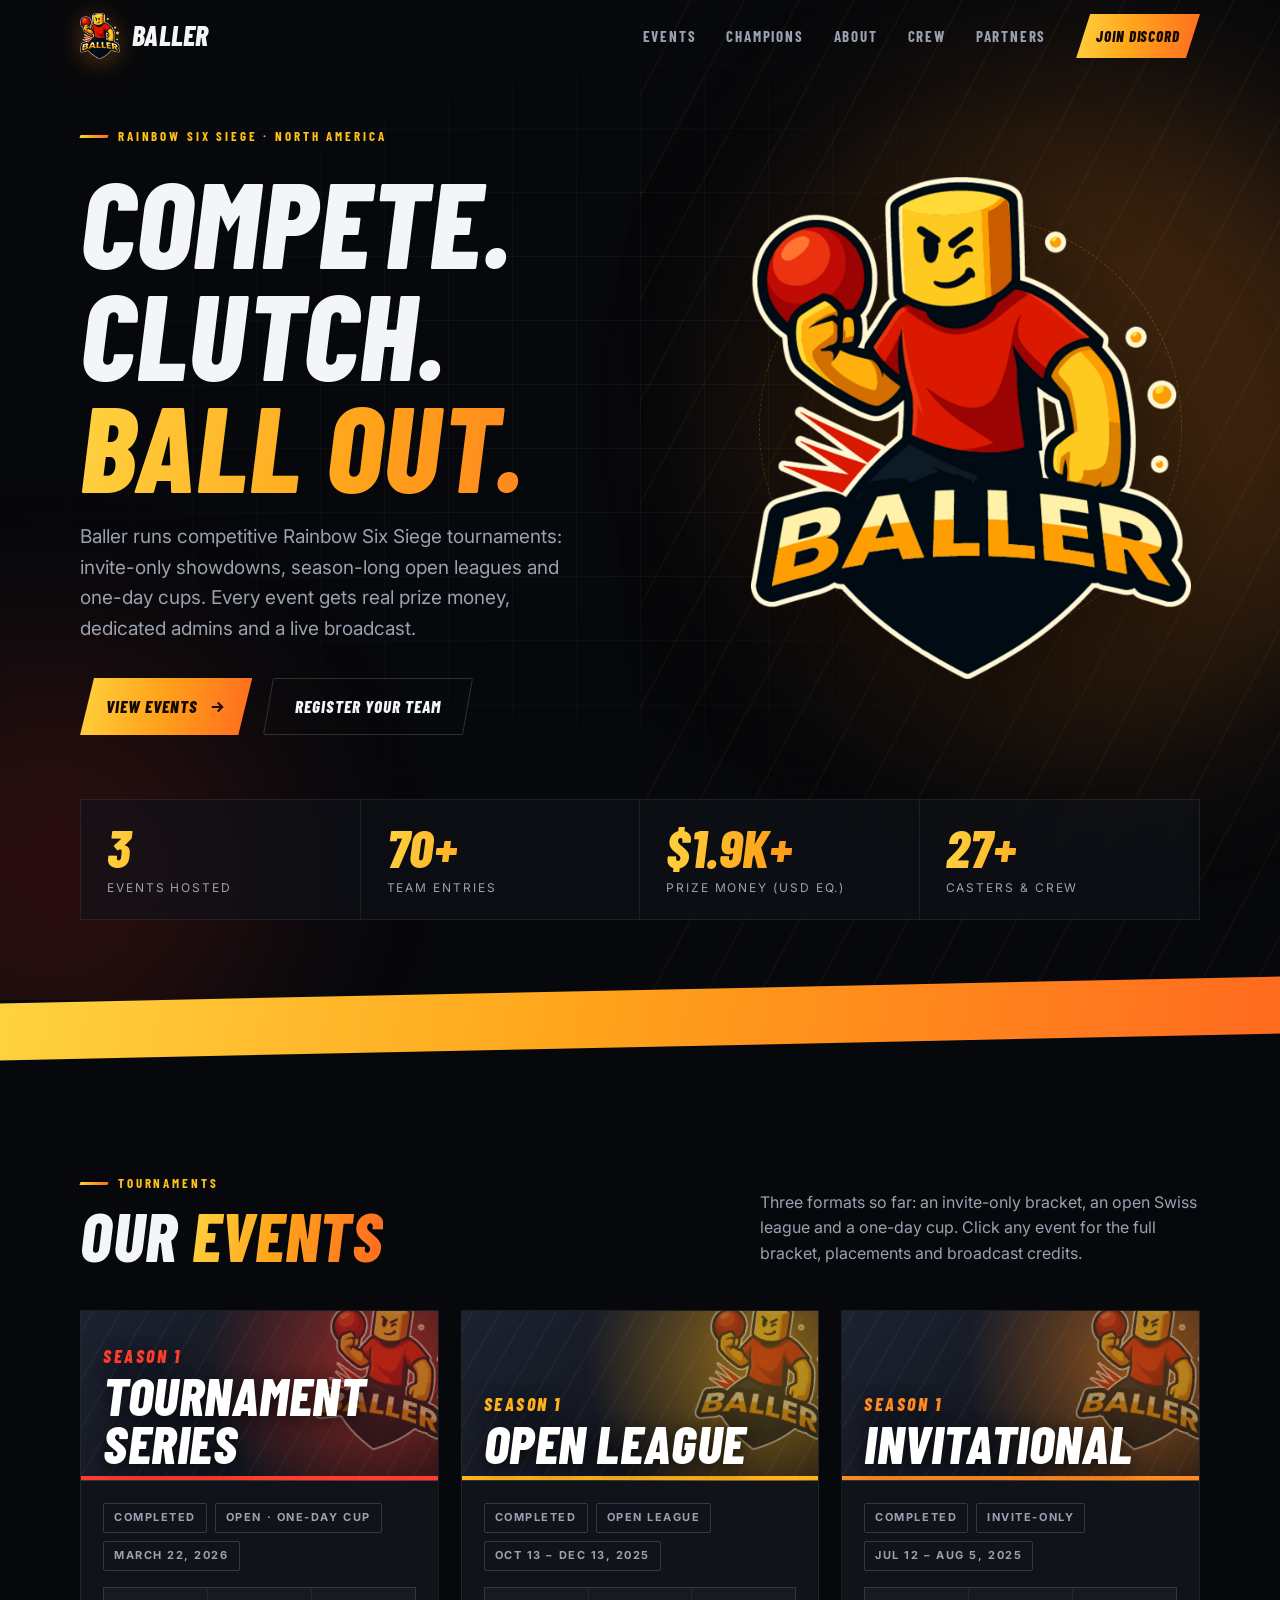
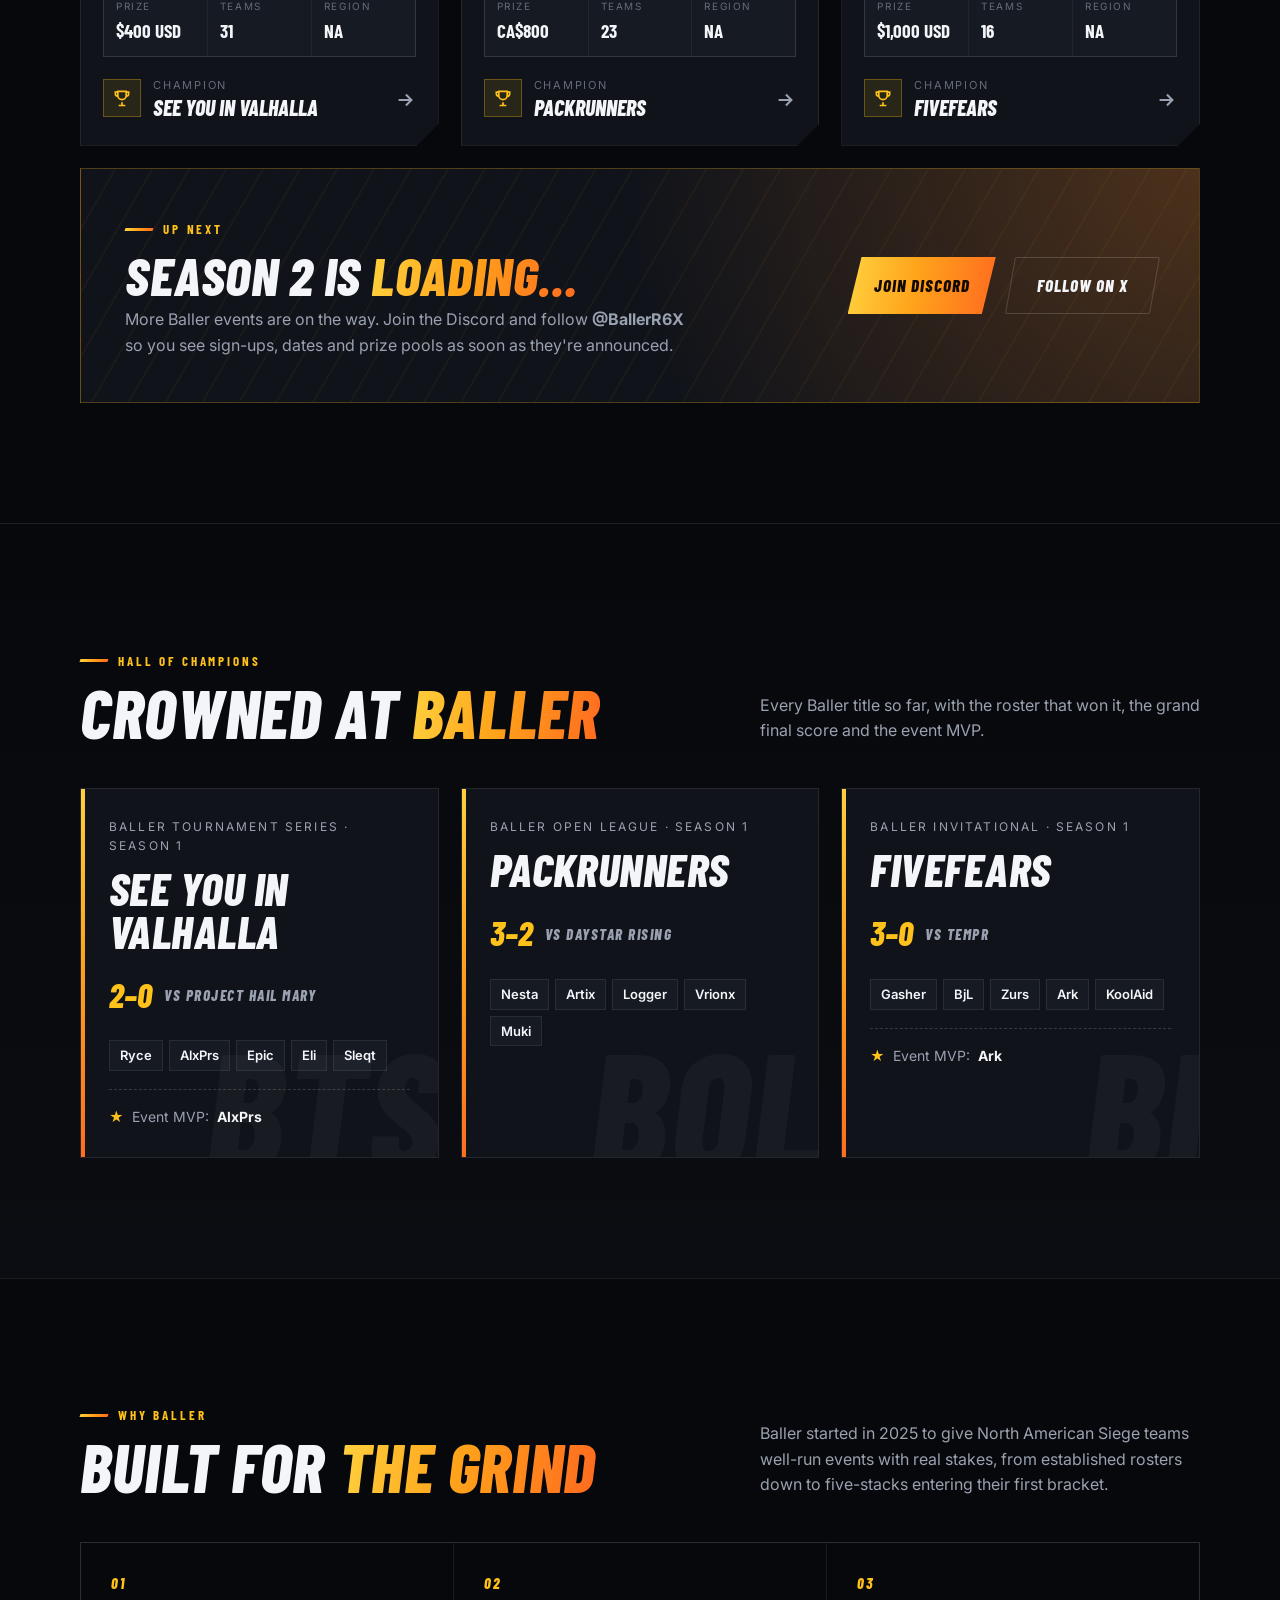
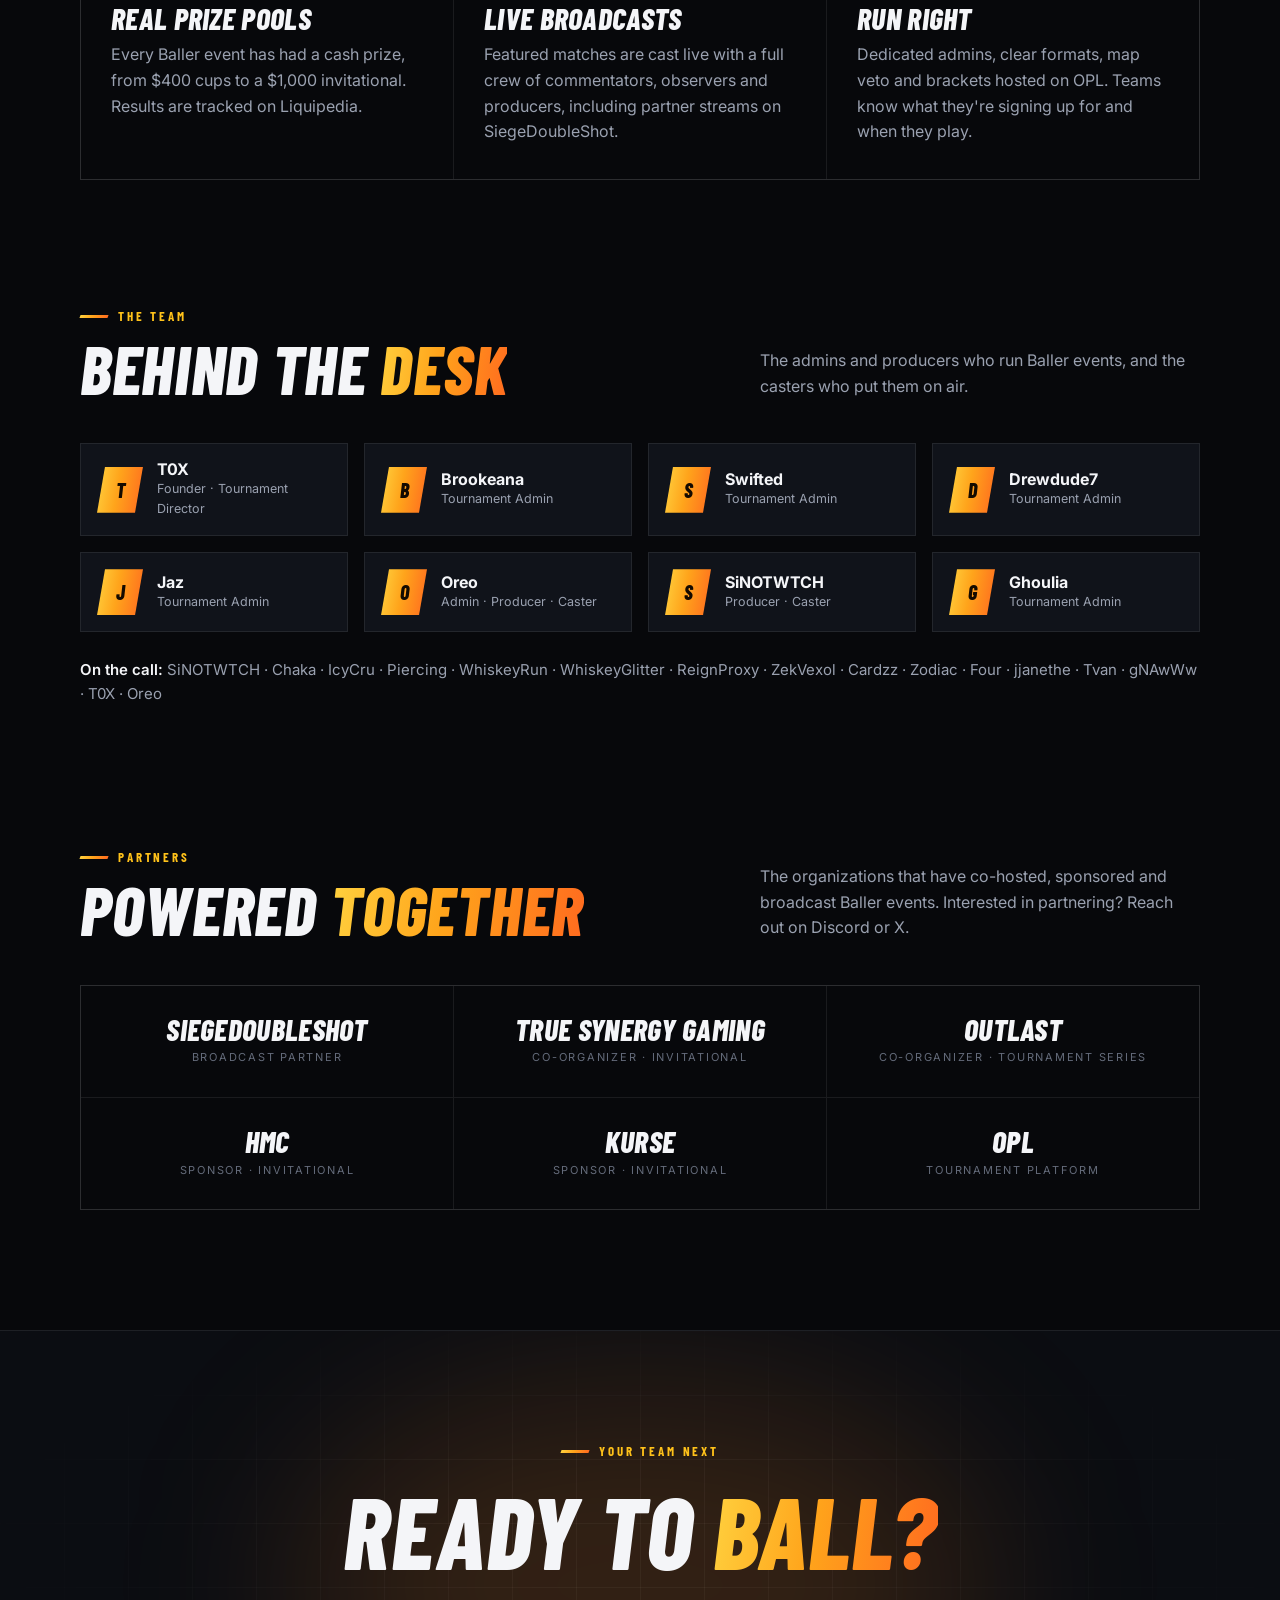
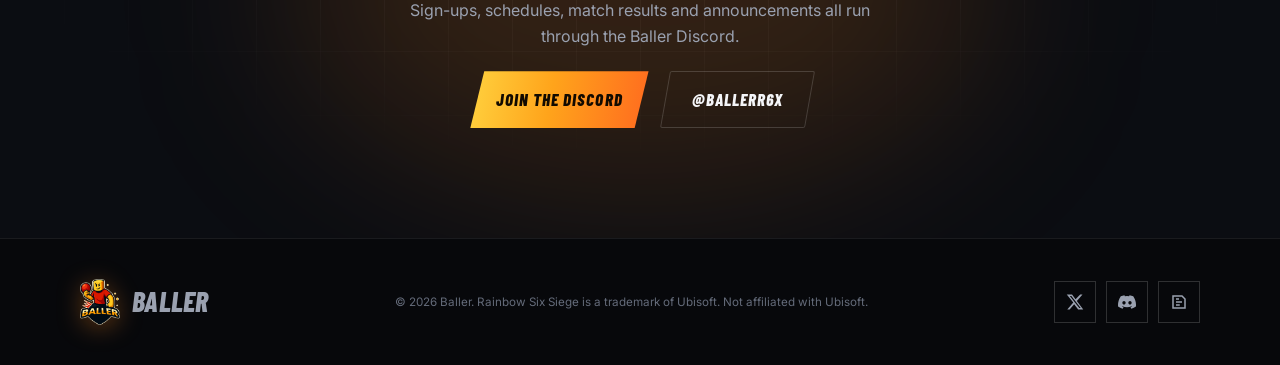
==== index.html @ cfadbc9e "Build Baller tournament website Static esports site for Baller's R6 Siege events: home page with eve" ====
<!doctype html>
<html lang="en">
<head>
  <meta charset="utf-8">
  <meta name="viewport" content="width=device-width, initial-scale=1">
  <title>Baller | Rainbow Six Siege Tournaments</title>
  <meta name="description" content="Baller hosts competitive Rainbow Six Siege tournaments in North America: the Baller Invitational, Baller Open League and Baller Tournament Series.">
  <meta name="theme-color" content="#07080b">
  <meta property="og:title" content="Baller | Rainbow Six Siege Tournaments">
  <meta property="og:description" content="Competitive R6 Siege tournaments: invitationals, open leagues and one-day cups.">
  <meta property="og:image" content="assets/img/baller-logo.png">
  <meta property="og:type" content="website">
  <meta name="twitter:card" content="summary">
  <meta name="twitter:site" content="@BallerR6X">
  <link rel="icon" type="image/png" href="assets/img/baller-logo.png">
  <link rel="preconnect" href="https://fonts.googleapis.com">
  <link rel="preconnect" href="https://fonts.gstatic.com" crossorigin>
  <link href="https://fonts.googleapis.com/css2?family=Barlow+Condensed:ital,wght@0,600;0,700;0,800;1,700;1,800;1,900&family=Inter:wght@400;500;600;700&display=swap" rel="stylesheet">
  <link rel="stylesheet" href="assets/css/style.css">
</head>
<body>

  <header class="nav" id="nav">
    <div class="wrap nav-inner">
      <a href="./" class="brand" aria-label="Baller home">
        <img src="assets/img/baller-logo.png" alt="">
        <span class="display brand-word">Baller</span>
      </a>
      <button class="nav-toggle" aria-label="Open menu" aria-expanded="false"><span></span><span></span><span></span></button>
      <nav class="nav-links">
        <a href="#events">Events</a>
        <a href="#champions">Champions</a>
        <a href="#about">About</a>
        <a href="#crew">Crew</a>
        <a href="#partners">Partners</a>
        <a class="btn" href="https://discord.gg/qHVsgECBrQ" target="_blank" rel="noopener">Join Discord</a>
      </nav>
    </div>
  </header>

  <main>
    <!-- ================= HERO ================= -->
    <section class="hero">
      <div class="fx-grid"></div>
      <div class="hero-stripes"></div>
      <div class="fx-glow g1"></div>
      <div class="fx-glow g2"></div>

      <div class="wrap">
        <div class="hero-inner">
          <div>
            <span class="eyebrow">Rainbow Six Siege · North America</span>
            <h1 class="display">
              <span class="line">Compete.</span>
              <span class="line">Clutch.</span>
              <span class="line grad-text">Ball Out.</span>
            </h1>
            <p class="hero-lead">Baller runs competitive Rainbow Six Siege tournaments: invite-only showdowns, season-long open leagues and one-day cups. Every event gets real prize money, dedicated admins and a live broadcast.</p>
            <div class="hero-cta">
              <a class="btn" href="#events">View Events
                <svg viewBox="0 0 24 24" fill="none" stroke="currentColor" stroke-width="2.5"><path d="M5 12h14M13 6l6 6-6 6"/></svg>
              </a>
              <a class="btn btn-ghost" href="https://discord.gg/qHVsgECBrQ" target="_blank" rel="noopener"><span>Register Your Team</span></a>
            </div>
          </div>
          <div class="hero-art">
            <div class="ring"></div>
            <div class="ring r2"></div>
            <img src="assets/img/baller-logo.png" alt="Baller logo">
          </div>
        </div>

        <div class="hero-stats" id="stats">
          <!-- filled by app.js -->
        </div>
      </div>
    </section>

    <!-- ================= TICKER ================= -->
    <div class="ticker" aria-label="Recent grand final results">
      <div class="ticker-track" id="ticker"></div>
    </div>

    <!-- ================= EVENTS ================= -->
    <section class="section" id="events">
      <div class="wrap">
        <div class="section-head reveal">
          <div>
            <span class="eyebrow">Tournaments</span>
            <h2 class="display">Our <span class="grad-text">Events</span></h2>
          </div>
          <p>Three formats so far: an invite-only bracket, an open Swiss league and a one-day cup. Click any event for the full bracket, placements and broadcast credits.</p>
        </div>

        <div class="events-grid" id="events-grid"></div>

        <div class="next-card reveal">
          <div>
            <span class="eyebrow">Up Next</span>
            <h3 class="display">Season 2 is <span class="grad-text">loading…</span></h3>
            <p>More Baller events are on the way. Join the Discord and follow <b>@BallerR6X</b> so you see sign-ups, dates and prize pools as soon as they're announced.</p>
          </div>
          <div class="actions">
            <a class="btn" href="https://discord.gg/qHVsgECBrQ" target="_blank" rel="noopener">Join Discord</a>
            <a class="btn btn-ghost" href="https://x.com/BallerR6X" target="_blank" rel="noopener"><span>Follow on X</span></a>
          </div>
        </div>
      </div>
    </section>

    <!-- ================= CHAMPIONS ================= -->
    <section class="section champions" id="champions">
      <div class="wrap">
        <div class="section-head reveal">
          <div>
            <span class="eyebrow">Hall of Champions</span>
            <h2 class="display">Crowned at <span class="grad-text">Baller</span></h2>
          </div>
          <p>Every Baller title so far, with the roster that won it, the grand final score and the event MVP.</p>
        </div>
        <div class="champ-grid" id="champ-grid"></div>
      </div>
    </section>

    <!-- ================= ABOUT ================= -->
    <section class="section" id="about">
      <div class="wrap">
        <div class="section-head reveal">
          <div>
            <span class="eyebrow">Why Baller</span>
            <h2 class="display">Built for <span class="grad-text">the grind</span></h2>
          </div>
          <p>Baller started in 2025 to give North American Siege teams well-run events with real stakes, from established rosters down to five-stacks entering their first bracket.</p>
        </div>
        <div class="features reveal">
          <div class="feature">
            <div class="display idx">01</div>
            <h3 class="display">Real Prize Pools</h3>
            <p>Every Baller event has had a cash prize, from $400 cups to a $1,000 invitational. Results are tracked on Liquipedia.</p>
          </div>
          <div class="feature">
            <div class="display idx">02</div>
            <h3 class="display">Live Broadcasts</h3>
            <p>Featured matches are cast live with a full crew of commentators, observers and producers, including partner streams on SiegeDoubleShot.</p>
          </div>
          <div class="feature">
            <div class="display idx">03</div>
            <h3 class="display">Run Right</h3>
            <p>Dedicated admins, clear formats, map veto and brackets hosted on OPL. Teams know what they're signing up for and when they play.</p>
          </div>
        </div>
      </div>
    </section>

    <!-- ================= CREW ================= -->
    <section class="section" id="crew" style="padding-top:0">
      <div class="wrap">
        <div class="section-head reveal">
          <div>
            <span class="eyebrow">The Team</span>
            <h2 class="display">Behind the <span class="grad-text">Desk</span></h2>
          </div>
          <p>The admins and producers who run Baller events, and the casters who put them on air.</p>
        </div>
        <div class="crew-grid reveal" id="crew-grid"></div>
        <p class="talent-strip reveal" id="talent-strip"></p>
      </div>
    </section>

    <!-- ================= PARTNERS ================= -->
    <section class="section" id="partners" style="padding-top:0">
      <div class="wrap">
        <div class="section-head reveal">
          <div>
            <span class="eyebrow">Partners</span>
            <h2 class="display">Powered <span class="grad-text">Together</span></h2>
          </div>
          <p>The organizations that have co-hosted, sponsored and broadcast Baller events. Interested in partnering? Reach out on Discord or X.</p>
        </div>
        <div class="partners reveal" id="partners-grid"></div>
      </div>
    </section>

    <!-- ================= CTA ================= -->
    <section class="cta-band">
      <div class="fx-grid"></div>
      <div class="fx-glow"></div>
      <div class="wrap cta-inner reveal">
        <span class="eyebrow">Your Team Next</span>
        <h2 class="display">Ready to <span class="grad-text">Ball?</span></h2>
        <p>Sign-ups, schedules, match results and announcements all run through the Baller Discord.</p>
        <div class="hero-cta" style="justify-content:center">
          <a class="btn" href="https://discord.gg/qHVsgECBrQ" target="_blank" rel="noopener">Join the Discord</a>
          <a class="btn btn-ghost" href="https://x.com/BallerR6X" target="_blank" rel="noopener"><span>@BallerR6X</span></a>
        </div>
      </div>
    </section>
  </main>

  <footer class="footer" id="footer"></footer>

  <script src="assets/js/data.js"></script>
  <script src="assets/js/app.js"></script>
</body>
</html>
---- assets/css/style.css ----
/* =========================================================
   BALLER — Rainbow Six Siege Tournaments
   ========================================================= */

:root {
  --bg: #07080b;
  --bg-2: #0b0d12;
  --surface: #10131a;
  --surface-2: #161a23;
  --surface-3: #1d2230;
  --line: rgba(255, 255, 255, 0.08);
  --line-strong: rgba(255, 255, 255, 0.16);
  --text: #f4f5f8;
  --muted: #9aa1b0;
  --dim: #646b7a;

  --gold: #ffc21a;
  --orange: #ff8a1f;
  --red: #ff3d2e;
  --win: #ffc21a;
  --grad: linear-gradient(100deg, #ffd23f 0%, #ffa41b 45%, #ff6a1f 100%);
  --grad-red: linear-gradient(100deg, #ff8a1f 0%, #ff3d2e 100%);

  --font-display: "Barlow Condensed", "Oswald", "Arial Narrow", sans-serif;
  --font-body: "Inter", system-ui, -apple-system, "Segoe UI", sans-serif;

  --radius: 4px;
  --cut: 14px;
  --max: 1200px;
  --gutter: clamp(16px, 4vw, 40px);
}

* { box-sizing: border-box; }
html { scroll-behavior: smooth; }
body {
  margin: 0;
  background: var(--bg);
  color: var(--text);
  font-family: var(--font-body);
  font-size: 16px;
  line-height: 1.6;
  -webkit-font-smoothing: antialiased;
  overflow-x: hidden;
}
img { max-width: 100%; display: block; }
a { color: inherit; text-decoration: none; }
::selection { background: var(--orange); color: #000; }

.wrap { width: 100%; max-width: var(--max); margin: 0 auto; padding: 0 var(--gutter); }

/* ---------- Type ---------- */
.display {
  font-family: var(--font-display);
  font-weight: 800;
  font-style: italic;
  text-transform: uppercase;
  letter-spacing: 0.01em;
  line-height: 0.92;
}
.eyebrow {
  display: inline-flex; align-items: center; gap: 10px;
  font-family: var(--font-display);
  font-weight: 700;
  text-transform: uppercase;
  letter-spacing: 0.22em;
  font-size: 13px;
  color: var(--gold);
}
.eyebrow::before { content: ""; width: 28px; height: 3px; background: var(--grad); transform: skewX(-20deg); }
.grad-text { background: var(--grad); -webkit-background-clip: text; background-clip: text; color: transparent; }

.section { padding: clamp(72px, 10vw, 120px) 0; position: relative; }
.section-head { display: flex; justify-content: space-between; align-items: flex-end; gap: 24px; margin-bottom: 44px; flex-wrap: wrap; }
.section-head h2 { font-size: clamp(40px, 6vw, 68px); margin: 10px 0 0; }
.section-head p { color: var(--muted); max-width: 440px; margin: 0; }

/* ---------- Buttons ---------- */
.btn {
  --c: var(--grad);
  display: inline-flex; align-items: center; justify-content: center; gap: 10px;
  padding: 14px 26px;
  font-family: var(--font-display);
  font-weight: 800;
  font-style: italic;
  font-size: 17px;
  letter-spacing: 0.06em;
  text-transform: uppercase;
  color: #120a00;
  background: var(--c);
  clip-path: polygon(var(--cut) 0, 100% 0, calc(100% - var(--cut)) 100%, 0 100%);
  transition: transform .18s ease, filter .18s ease;
  border: 0; cursor: pointer;
}
.btn:hover { transform: translateY(-2px); filter: brightness(1.08); }
.btn svg { width: 18px; height: 18px; }
.btn-ghost {
  color: var(--text);
  background: transparent;
  position: relative;
  clip-path: none;
  border: 1px solid var(--line-strong);
  border-radius: 2px;
  transform: skewX(-10deg);
}
.btn-ghost > * , .btn-ghost { }
.btn-ghost span { display: inline-block; transform: skewX(10deg); }
.btn-ghost:hover { border-color: var(--gold); color: var(--gold); transform: skewX(-10deg) translateY(-2px); }

/* ---------- Nav ---------- */
.nav {
  position: fixed; inset: 0 0 auto 0; z-index: 50;
  transition: background .25s ease, border-color .25s ease, backdrop-filter .25s;
  border-bottom: 1px solid transparent;
}
.nav.scrolled, .nav.solid {
  background: rgba(7, 8, 11, 0.82);
  backdrop-filter: blur(14px);
  -webkit-backdrop-filter: blur(14px);
  border-bottom-color: var(--line);
}
.nav-inner { display: flex; align-items: center; justify-content: space-between; height: 72px; gap: 20px; }
.brand { display: flex; align-items: center; gap: 12px; }
.brand img { width: 40px; height: auto; filter: drop-shadow(0 4px 12px rgba(255, 138, 31, .35)); }
.brand-word { font-size: 28px; }
.nav-links { display: flex; align-items: center; gap: 30px; }
.nav-links a:not(.btn) {
  font-family: var(--font-display); font-weight: 700; text-transform: uppercase; letter-spacing: 0.12em;
  font-size: 15px; color: var(--muted); position: relative; transition: color .2s;
}
.nav-links a:not(.btn):hover, .nav-links a.active { color: var(--text); }
.nav-links a:not(.btn)::after {
  content: ""; position: absolute; left: 0; right: 100%; bottom: -6px; height: 2px; background: var(--grad); transition: right .25s ease;
}
.nav-links a:not(.btn):hover::after { right: 0; }
.nav-links .btn { padding: 10px 20px; font-size: 15px; }
.nav-toggle { display: none; background: none; border: 0; color: var(--text); width: 44px; height: 44px; cursor: pointer; }
.nav-toggle span { display: block; width: 24px; height: 2px; background: currentColor; margin: 5px auto; transition: .25s; }

@media (max-width: 860px) {
  .nav-toggle { display: block; }
  .nav-links {
    position: fixed; top: 72px; left: 0; right: 0;
    flex-direction: column; align-items: stretch; gap: 0;
    background: rgba(7, 8, 11, 0.97); border-bottom: 1px solid var(--line);
    padding: 8px var(--gutter) 20px;
    transform: translateY(-12px); opacity: 0; pointer-events: none; transition: .22s ease;
  }
  .nav-links a:not(.btn) { padding: 14px 0; border-bottom: 1px solid var(--line); font-size: 17px; }
  .nav-links .btn { margin-top: 16px; }
  .nav.open .nav-links { transform: none; opacity: 1; pointer-events: auto; }
  .nav.open { background: rgba(7, 8, 11, 0.97); }
  .nav.open .nav-toggle span:nth-child(1) { transform: translateY(7px) rotate(45deg); }
  .nav.open .nav-toggle span:nth-child(2) { opacity: 0; }
  .nav.open .nav-toggle span:nth-child(3) { transform: translateY(-7px) rotate(-45deg); }
}

/* ---------- Background FX ---------- */
.fx-grid {
  position: absolute; inset: 0; pointer-events: none;
  background-image:
    linear-gradient(var(--line) 1px, transparent 1px),
    linear-gradient(90deg, var(--line) 1px, transparent 1px);
  background-size: 64px 64px;
  mask-image: radial-gradient(ellipse 70% 60% at 50% 40%, #000 20%, transparent 75%);
  -webkit-mask-image: radial-gradient(ellipse 70% 60% at 50% 40%, #000 20%, transparent 75%);
  opacity: .55;
}
.fx-glow {
  position: absolute; pointer-events: none; border-radius: 50%; filter: blur(90px);
}

/* ---------- Hero ---------- */
.hero { position: relative; min-height: 100vh; min-height: 100svh; display: flex; align-items: center; padding: 120px 0 80px; overflow: hidden; }
.hero .fx-glow.g1 { width: 620px; height: 620px; right: -120px; top: 10%; background: rgba(255, 138, 31, 0.22); }
.hero .fx-glow.g2 { width: 420px; height: 420px; left: -160px; bottom: -80px; background: rgba(255, 61, 46, 0.14); }
.hero-stripes {
  position: absolute; right: -10%; top: 0; bottom: 0; width: 60%;
  background: repeating-linear-gradient(-62deg, transparent 0 46px, rgba(255, 194, 26, 0.035) 46px 48px);
  pointer-events: none;
}
.hero-inner { position: relative; display: grid; grid-template-columns: 1.15fr 0.85fr; gap: 40px; align-items: center; }
.hero h1 { font-size: clamp(56px, 9.5vw, 132px); margin: 18px 0 22px; }
.hero h1 .line { display: block; }
.hero-lead { font-size: clamp(17px, 1.6vw, 19px); color: var(--muted); max-width: 520px; margin: 0 0 34px; }
.hero-cta { display: flex; gap: 16px; flex-wrap: wrap; }
.hero-art { position: relative; display: grid; place-items: center; }
.hero-art::before {
  content: ""; position: absolute; width: 82%; aspect-ratio: 1; border-radius: 50%;
  background: radial-gradient(circle, rgba(255, 178, 26, 0.28), transparent 65%);
}
.hero-art .ring {
  position: absolute; width: 92%; aspect-ratio: 1; border-radius: 50%;
  border: 1px dashed rgba(255, 194, 26, 0.25);
  animation: spin 60s linear infinite;
}
.hero-art .ring.r2 { width: 70%; border-style: solid; border-color: rgba(255, 255, 255, 0.06); animation-duration: 90s; animation-direction: reverse; }
.hero-art img { position: relative; width: min(100%, 440px); filter: drop-shadow(0 30px 60px rgba(0, 0, 0, .6)); animation: float 6s ease-in-out infinite; }
@keyframes spin { to { transform: rotate(360deg); } }
@keyframes float { 50% { transform: translateY(-14px); } }

.hero-stats {
  position: relative; margin-top: 64px;
  display: grid; grid-template-columns: repeat(4, 1fr);
  border: 1px solid var(--line); background: rgba(16, 19, 26, 0.6); backdrop-filter: blur(8px);
}
.stat { padding: 22px 26px; border-right: 1px solid var(--line); }
.stat:last-child { border-right: 0; }
.stat .num { font-size: clamp(36px, 4.4vw, 54px); }
.stat .lbl { font-size: 12px; text-transform: uppercase; letter-spacing: 0.16em; color: var(--muted); margin-top: 6px; }

@media (max-width: 900px) {
  .hero-inner { grid-template-columns: 1fr; text-align: left; }
  .hero-art { order: -1; max-width: 300px; margin: 0 auto; }
  .hero-stats { grid-template-columns: repeat(2, 1fr); }
  .stat:nth-child(2) { border-right: 0; }
  .stat:nth-child(-n+2) { border-bottom: 1px solid var(--line); }
}

/* ---------- Ticker ---------- */
.ticker {
  position: relative; overflow: hidden;
  background: var(--grad);
  color: #140a00;
  transform: skewY(-1.2deg);
  margin: -10px 0 0;
  z-index: 2;
}
.ticker-track {
  display: flex; width: max-content; gap: 0;
  animation: ticker 40s linear infinite;
  transform: skewY(1.2deg);
}
.ticker:hover .ticker-track { animation-play-state: paused; }
.ticker-item {
  display: flex; align-items: center; gap: 14px;
  padding: 14px 28px;
  font-family: var(--font-display); font-weight: 800; font-style: italic; text-transform: uppercase;
  font-size: 18px; letter-spacing: 0.04em; white-space: nowrap;
}
.ticker-item .tag { font-size: 12px; letter-spacing: .16em; padding: 3px 8px; background: #140a00; color: var(--gold); font-style: normal; }
.ticker-item .x { opacity: .5; }
@keyframes ticker { to { transform: translateX(-50%) skewY(1.2deg); } }

/* ---------- Event cards ---------- */
.events-grid { display: grid; grid-template-columns: repeat(3, 1fr); gap: 22px; }
@media (max-width: 1000px) { .events-grid { grid-template-columns: repeat(2, 1fr); } }
@media (max-width: 640px) { .events-grid { grid-template-columns: 1fr; } }

.event-card {
  --accent: var(--orange);
  position: relative; display: flex; flex-direction: column;
  background: var(--surface);
  border: 1px solid var(--line);
  overflow: hidden;
  transition: transform .25s ease, border-color .25s ease, box-shadow .25s ease;
  clip-path: polygon(0 0, 100% 0, 100% calc(100% - 22px), calc(100% - 22px) 100%, 0 100%);
}
.event-card:hover { transform: translateY(-6px); border-color: color-mix(in srgb, var(--accent) 50%, transparent); box-shadow: 0 24px 50px -20px color-mix(in srgb, var(--accent) 45%, transparent); }
.event-card .banner {
  position: relative; height: 170px; overflow: hidden;
  background:
    radial-gradient(circle at 85% 30%, color-mix(in srgb, var(--accent) 55%, transparent), transparent 55%),
    repeating-linear-gradient(-60deg, transparent 0 22px, rgba(255, 255, 255, 0.03) 22px 24px),
    linear-gradient(135deg, var(--surface-3), var(--bg-2));
  border-bottom: 1px solid var(--line);
}
.event-card .banner::after { content: ""; position: absolute; left: 0; right: 0; bottom: 0; height: 4px; background: var(--accent); }
.event-card .banner .big {
  position: absolute; left: 22px; bottom: 14px;
  font-size: 54px; color: #fff; line-height: .88; z-index: 1;
  text-shadow: 0 4px 18px rgba(0, 0, 0, .7);
}
.event-card .banner .big small { display: block; font-size: 18px; letter-spacing: .14em; color: var(--accent); margin-bottom: 6px; }
.event-card .banner img { position: absolute; right: -14px; top: -8px; width: 130px; opacity: .45; transform: rotate(10deg); transition: transform .35s ease, opacity .35s ease; }
.event-card:hover .banner img { opacity: .7; }
.event-card:hover .banner img { transform: rotate(2deg) scale(1.06); }
.event-card .body { padding: 22px 22px 26px; display: flex; flex-direction: column; gap: 16px; flex: 1; }
.event-card h3 { margin: 0; font-size: 30px; }
.chip {
  display: inline-flex; align-items: center; gap: 6px;
  font-size: 11px; font-weight: 700; letter-spacing: .14em; text-transform: uppercase;
  padding: 5px 10px; border: 1px solid var(--line-strong); color: var(--muted); border-radius: 2px;
}
.chip.live { color: #0b0; border-color: currentColor; }
.chip.done { color: var(--muted); }
.chip.upcoming { color: var(--gold); border-color: rgba(255, 194, 26, .4); }
.chip .dot { width: 6px; height: 6px; border-radius: 50%; background: currentColor; }
.meta-row { display: flex; flex-wrap: wrap; gap: 8px; }
.kv { display: grid; grid-template-columns: repeat(3, 1fr); gap: 1px; background: var(--line); border: 1px solid var(--line); }
.kv div { background: var(--surface-2); padding: 10px 12px; }
.kv dt { font-size: 10px; letter-spacing: .16em; text-transform: uppercase; color: var(--dim); }
.kv dd { margin: 2px 0 0; font-family: var(--font-display); font-weight: 700; font-size: 19px; text-transform: uppercase; }
.event-card .champ { display: flex; align-items: center; gap: 12px; padding-top: 4px; margin-top: auto; }
.trophy { width: 38px; height: 38px; flex: none; display: grid; place-items: center; background: rgba(255, 194, 26, 0.1); border: 1px solid rgba(255, 194, 26, .3); color: var(--gold); }
.trophy svg { width: 20px; height: 20px; }
.event-card .champ .lbl { font-size: 11px; letter-spacing: .16em; text-transform: uppercase; color: var(--dim); }
.event-card .champ .name { font-family: var(--font-display); font-weight: 800; font-style: italic; font-size: 22px; text-transform: uppercase; line-height: 1.1; }
.event-card .go { position: absolute; right: 22px; bottom: 26px; color: var(--muted); transition: transform .2s, color .2s; }
.event-card:hover .go { color: var(--accent); transform: translateX(4px); }
.event-card .go svg { width: 22px; height: 22px; }

/* Upcoming / next card */
.next-card {
  margin-top: 22px;
  position: relative; overflow: hidden;
  display: grid; grid-template-columns: 1fr auto; gap: 30px; align-items: center;
  padding: clamp(28px, 4vw, 44px);
  background:
    radial-gradient(circle at 100% 0%, rgba(255, 138, 31, .25), transparent 50%),
    repeating-linear-gradient(-60deg, transparent 0 30px, rgba(255, 194, 26, 0.04) 30px 32px),
    var(--surface);
  border: 1px solid rgba(255, 194, 26, .25);
}
.next-card h3 { font-size: clamp(34px, 5vw, 54px); margin: 10px 0 8px; }
.next-card p { margin: 0; color: var(--muted); max-width: 560px; }
.next-card .actions { display: flex; gap: 14px; flex-wrap: wrap; }
@media (max-width: 760px) { .next-card { grid-template-columns: 1fr; } }

/* ---------- Champions ---------- */
.champions { background: linear-gradient(180deg, var(--bg) 0%, var(--bg-2) 100%); border-top: 1px solid var(--line); border-bottom: 1px solid var(--line); overflow: hidden; }
.champ-grid { display: grid; grid-template-columns: repeat(3, 1fr); gap: 22px; }
@media (max-width: 1000px) { .champ-grid { grid-template-columns: 1fr; } }
.champ-card {
  position: relative; padding: 28px; background: var(--surface); border: 1px solid var(--line); overflow: hidden;
}
.champ-card::before { content: ""; position: absolute; left: 0; top: 0; bottom: 0; width: 4px; background: var(--grad); }
.champ-card .ev { font-size: 12px; letter-spacing: .18em; text-transform: uppercase; color: var(--muted); }
.champ-card h3 { font-size: 46px; margin: 12px 0 4px; }
.champ-card .score {
  display: flex; align-items: center; gap: 12px; margin: 16px 0 18px;
  font-family: var(--font-display); font-weight: 800; font-style: italic; text-transform: uppercase;
}
.champ-card .score .n { font-size: 34px; color: var(--gold); }
.champ-card .score .vs { font-size: 15px; color: var(--muted); letter-spacing: .1em; }
.roster { display: flex; flex-wrap: wrap; gap: 6px; }
.roster span { font-size: 13px; font-weight: 600; padding: 4px 10px; background: var(--surface-2); border: 1px solid var(--line); }
.champ-card .bg-num {
  position: absolute; right: -6px; bottom: -28px; font-size: 170px; color: rgba(255, 255, 255, 0.035); pointer-events: none;
}
.champ-card .mvp { margin-top: 18px; padding-top: 16px; border-top: 1px dashed var(--line-strong); font-size: 14px; color: var(--muted); display: flex; gap: 8px; align-items: center; }
.champ-card .mvp b { color: var(--text); }
.champ-card .mvp .star { color: var(--gold); }

/* ---------- Features ---------- */
.features { display: grid; grid-template-columns: repeat(3, 1fr); gap: 1px; background: var(--line); border: 1px solid var(--line); }
@media (max-width: 860px) { .features { grid-template-columns: 1fr; } }
.feature { background: var(--bg); padding: 34px 30px; position: relative; transition: background .25s; }
.feature:hover { background: var(--surface); }
.feature .idx { font-size: 15px; color: var(--gold); letter-spacing: .12em; }
.feature h3 { font-size: 30px; margin: 14px 0 10px; }
.feature p { color: var(--muted); margin: 0; }

/* ---------- Crew / Partners ---------- */
.crew-grid { display: grid; grid-template-columns: repeat(4, 1fr); gap: 16px; }
@media (max-width: 900px) { .crew-grid { grid-template-columns: repeat(2, 1fr); } }
.crew {
  display: flex; align-items: center; gap: 14px; padding: 16px; background: var(--surface); border: 1px solid var(--line);
  transition: border-color .2s, transform .2s;
}
.crew:hover { border-color: rgba(255, 194, 26, .35); transform: translateY(-2px); }
.avatar {
  width: 46px; height: 46px; flex: none; display: grid; place-items: center;
  font-family: var(--font-display); font-weight: 800; font-style: italic; font-size: 20px; color: #140a00;
  background: var(--grad);
  clip-path: polygon(8px 0, 100% 0, calc(100% - 8px) 100%, 0 100%);
}
.crew .n { font-weight: 700; line-height: 1.2; }
.crew .r { font-size: 12.5px; color: var(--muted); }
.talent-strip { margin-top: 26px; color: var(--muted); font-size: 15px; }
.talent-strip b { color: var(--text); font-weight: 600; }

.partners { display: grid; grid-template-columns: repeat(3, 1fr); gap: 1px; background: var(--line); border: 1px solid var(--line); }
@media (max-width: 760px) { .partners { grid-template-columns: repeat(2, 1fr); } }
@media (max-width: 440px) { .partners { grid-template-columns: 1fr; } }
.partner { background: var(--bg); padding: 30px 24px; text-align: center; transition: background .2s; }
a.partner:hover { background: var(--surface); }
.partner .pn { font-size: 30px; color: var(--text); }
.partner .pr { font-size: 11px; letter-spacing: .16em; text-transform: uppercase; color: var(--dim); margin-top: 6px; }

/* ---------- CTA band ---------- */
.cta-band { position: relative; overflow: hidden; padding: clamp(70px, 10vw, 110px) 0; background: var(--bg-2); border-top: 1px solid var(--line); }
.cta-band .fx-glow { width: 700px; height: 400px; left: 50%; top: 50%; transform: translate(-50%, -50%); background: rgba(255, 138, 31, 0.16); }
.cta-inner { position: relative; text-align: center; display: flex; flex-direction: column; align-items: center; gap: 22px; }
.cta-inner h2 { font-size: clamp(46px, 8vw, 100px); margin: 0; }
.cta-inner p { color: var(--muted); max-width: 520px; margin: 0; }

/* ---------- Footer ---------- */
.footer { border-top: 1px solid var(--line); padding: 40px 0; color: var(--muted); font-size: 14px; }
.footer-inner { display: flex; justify-content: space-between; align-items: center; gap: 20px; flex-wrap: wrap; }
.socials { display: flex; gap: 10px; }
.socials a {
  width: 42px; height: 42px; display: grid; place-items: center; border: 1px solid var(--line-strong); color: var(--muted);
  transition: color .2s, border-color .2s, background .2s;
}
.socials a:hover { color: #140a00; background: var(--gold); border-color: var(--gold); }
.socials svg { width: 18px; height: 18px; }
.footer small { color: var(--dim); }

/* =========================================================
   EVENT PAGE
   ========================================================= */
.ev-hero { position: relative; padding: 150px 0 60px; overflow: hidden; border-bottom: 1px solid var(--line); }
.ev-hero .fx-glow { width: 680px; height: 520px; right: -160px; top: -100px; background: color-mix(in srgb, var(--accent, #ff8a1f) 30%, transparent); }
.ev-hero .crumbs { font-size: 13px; color: var(--muted); letter-spacing: .08em; text-transform: uppercase; margin-bottom: 20px; }
.ev-hero .crumbs a:hover { color: var(--gold); }
.ev-hero h1 { font-size: clamp(54px, 9vw, 120px); margin: 14px 0 6px; }
.ev-hero h1 .season { display: block; font-size: .45em; color: var(--accent, var(--gold)); letter-spacing: .06em; margin-top: 8px; }
.ev-hero .lead { color: var(--muted); max-width: 620px; font-size: 18px; margin: 18px 0 0; }
.ev-hero .logo-bg { position: absolute; right: 2%; top: 46%; transform: translateY(-50%) rotate(8deg); width: min(36vw, 460px); opacity: .16; pointer-events: none; }
@media (max-width: 900px) { .ev-hero .logo-bg { display: none; } }

.ev-meta { display: grid; grid-template-columns: repeat(6, 1fr); border: 1px solid var(--line); margin-top: 40px; background: rgba(16, 19, 26, .7); }
.ev-meta div { padding: 16px 18px; border-right: 1px solid var(--line); }
.ev-meta div:last-child { border-right: 0; }
.ev-meta dt { font-size: 10.5px; letter-spacing: .16em; text-transform: uppercase; color: var(--dim); }
.ev-meta dd { margin: 4px 0 0; font-family: var(--font-display); font-weight: 700; font-size: 20px; text-transform: uppercase; line-height: 1.15; }
@media (max-width: 1000px) { .ev-meta { grid-template-columns: repeat(3, 1fr); } .ev-meta div:nth-child(3n) { border-right: 0; } .ev-meta div:nth-child(-n+3) { border-bottom: 1px solid var(--line); } }
@media (max-width: 520px) { .ev-meta { grid-template-columns: repeat(2, 1fr); } .ev-meta div { border-right: 1px solid var(--line) !important; border-bottom: 1px solid var(--line); } .ev-meta div:nth-child(2n) { border-right: 0 !important; } }

.ev-section { padding: 70px 0 0; }
.ev-section h2 { font-size: clamp(34px, 4.5vw, 48px); margin: 8px 0 28px; }

/* Grand final scoreboard */
.scoreboard {
  display: grid; grid-template-columns: 1fr auto 1fr; align-items: center; gap: 20px;
  padding: 34px clamp(20px, 4vw, 44px);
  background: radial-gradient(circle at 50% 0%, rgba(255, 178, 26, 0.16), transparent 60%), var(--surface);
  border: 1px solid var(--line);
}
.sb-team { font-family: var(--font-display); font-weight: 800; font-style: italic; text-transform: uppercase; font-size: clamp(24px, 4vw, 44px); line-height: 1; }
.sb-team.right { text-align: right; }
.sb-team.win { color: var(--text); }
.sb-team.lose { color: var(--dim); }
.sb-team .tag { display: block; font-size: 12px; font-style: normal; letter-spacing: .2em; color: var(--gold); margin-bottom: 8px; }
.sb-team.lose .tag { color: var(--dim); }
.sb-score { font-family: var(--font-display); font-weight: 800; font-style: italic; font-size: clamp(56px, 9vw, 96px); line-height: 1; display: flex; gap: 14px; align-items: center; }
.sb-score .w { color: var(--gold); }
.sb-score .l { color: var(--dim); }
.sb-score .sep { font-size: .4em; color: var(--dim); }
.sb-maps { grid-column: 1 / -1; display: flex; justify-content: center; flex-wrap: wrap; gap: 8px; margin-top: 6px; }
.sb-maps span { font-size: 13px; padding: 6px 12px; background: var(--surface-2); border: 1px solid var(--line); color: var(--muted); }
.sb-maps span b { color: var(--text); margin-left: 6px; }
@media (max-width: 600px) { .scoreboard { grid-template-columns: 1fr; text-align: center; } .sb-team.right { text-align: center; } .sb-score { justify-content: center; } }

/* Placements */
.podium { display: grid; grid-template-columns: repeat(4, 1fr); gap: 14px; }
@media (max-width: 900px) { .podium { grid-template-columns: repeat(2, 1fr); } }
@media (max-width: 480px) { .podium { grid-template-columns: 1fr; } }
.place { background: var(--surface); border: 1px solid var(--line); padding: 20px; position: relative; overflow: hidden; }
.place .pl { font-family: var(--font-display); font-weight: 800; font-style: italic; font-size: 40px; line-height: 1; color: var(--dim); }
.place.p1 { border-color: rgba(255, 194, 26, .45); background: linear-gradient(160deg, rgba(255, 194, 26, .14), transparent 60%), var(--surface); }
.place.p1 .pl { color: var(--gold); }
.place.p2 .pl { color: #d4d9e3; }
.place.p3 .pl { color: #d08a52; }
.place .tm { font-family: var(--font-display); font-weight: 800; font-size: 26px; text-transform: uppercase; margin-top: 10px; line-height: 1.05; }
.place .pz { margin-top: 6px; font-size: 14px; color: var(--gold); font-weight: 600; }
.place .roster { margin-top: 14px; }

/* Two-column info */
.info-grid { display: grid; grid-template-columns: 1fr 1fr; gap: 22px; }
@media (max-width: 860px) { .info-grid { grid-template-columns: 1fr; } }
.panel { background: var(--surface); border: 1px solid var(--line); padding: 26px; }
.panel h3 { font-size: 26px; margin: 0 0 16px; }
.list { list-style: none; margin: 0; padding: 0; }
.list li { position: relative; padding: 10px 0 10px 24px; border-bottom: 1px solid var(--line); color: #d7dae2; }
.list li:last-child { border-bottom: 0; }
.list li::before { content: ""; position: absolute; left: 0; top: 19px; width: 10px; height: 3px; background: var(--grad); transform: skewX(-20deg); }
.pills { display: flex; flex-wrap: wrap; gap: 8px; }
.pills span { font-size: 13px; padding: 6px 12px; background: var(--surface-2); border: 1px solid var(--line); }
.awards { display: grid; gap: 10px; }
.award { display: flex; align-items: center; justify-content: space-between; gap: 12px; padding: 12px 14px; background: var(--surface-2); border: 1px solid var(--line); }
.award .a { font-size: 12px; letter-spacing: .14em; text-transform: uppercase; color: var(--muted); }
.award .p { font-family: var(--font-display); font-weight: 800; font-style: italic; text-transform: uppercase; font-size: 20px; }
.award .p small { font-family: var(--font-body); font-style: normal; font-weight: 500; font-size: 12px; color: var(--dim); text-transform: none; margin-left: 6px; }

/* Bracket */
.bracket-scroll { overflow-x: auto; padding-bottom: 14px; margin: 0 calc(var(--gutter) * -1); padding-left: var(--gutter); padding-right: var(--gutter); }
.bracket-scroll::-webkit-scrollbar { height: 8px; }
.bracket-scroll::-webkit-scrollbar-thumb { background: var(--surface-3); }
.bracket { display: flex; gap: 34px; min-width: max-content; }
.round { display: flex; flex-direction: column; width: 250px; }
.round-title {
  font-family: var(--font-display); font-weight: 800; font-style: italic; text-transform: uppercase; letter-spacing: .08em;
  font-size: 16px; color: var(--muted); padding: 8px 12px; border-bottom: 2px solid var(--line-strong); margin-bottom: 14px;
}
.round:last-child .round-title { color: var(--gold); border-color: var(--gold); }
.round-matches { display: flex; flex-direction: column; justify-content: space-around; flex: 1; gap: 14px; }
.match { position: relative; background: var(--surface); border: 1px solid var(--line); }
.round:not(:last-child) .match::after {
  content: ""; position: absolute; right: -35px; top: 50%; width: 34px; height: 1px; background: var(--line-strong);
}
.mrow { display: flex; align-items: center; justify-content: space-between; gap: 10px; padding: 8px 12px; font-size: 14px; }
.mrow + .mrow { border-top: 1px solid var(--line); }
.mrow .t { white-space: nowrap; overflow: hidden; text-overflow: ellipsis; color: var(--dim); }
.mrow .s { font-family: var(--font-display); font-weight: 800; font-size: 18px; min-width: 22px; text-align: right; color: var(--dim); }
.mrow.w .t { color: var(--text); font-weight: 600; }
.mrow.w .s { color: var(--gold); }
.mrow.w { background: linear-gradient(90deg, rgba(255, 194, 26, .08), transparent 70%); box-shadow: inset 3px 0 0 var(--gold); }
.mmaps { font-size: 11px; color: var(--dim); padding: 6px 12px; border-top: 1px dashed var(--line); line-height: 1.5; }
.bracket-note { color: var(--dim); font-size: 13px; margin-top: 10px; }

.links-row { display: flex; flex-wrap: wrap; gap: 14px; }

/* ---------- Reveal ---------- */
.reveal { opacity: 0; transform: translateY(24px); transition: opacity .7s ease, transform .7s ease; }
.reveal.in { opacity: 1; transform: none; }
@media (prefers-reduced-motion: reduce) {
  * { animation: none !important; transition: none !important; }
  .reveal { opacity: 1; transform: none; }
}
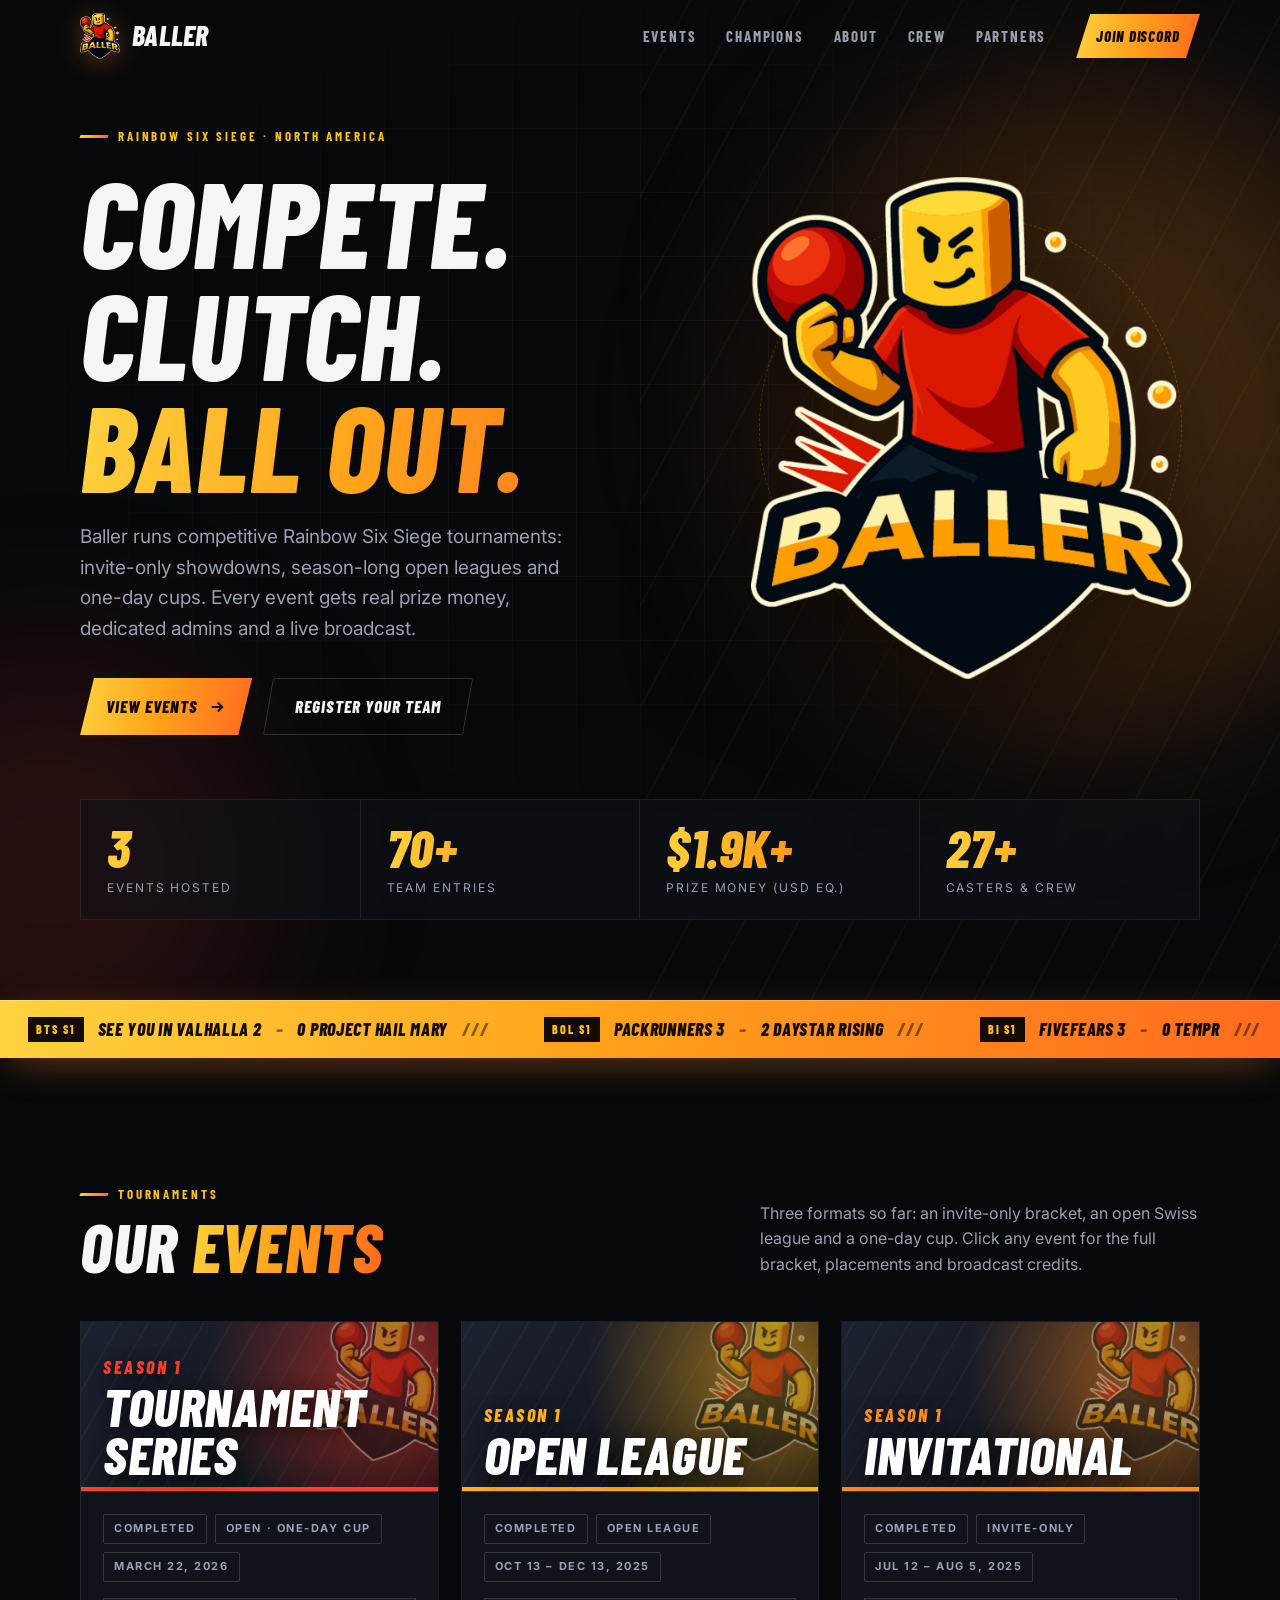
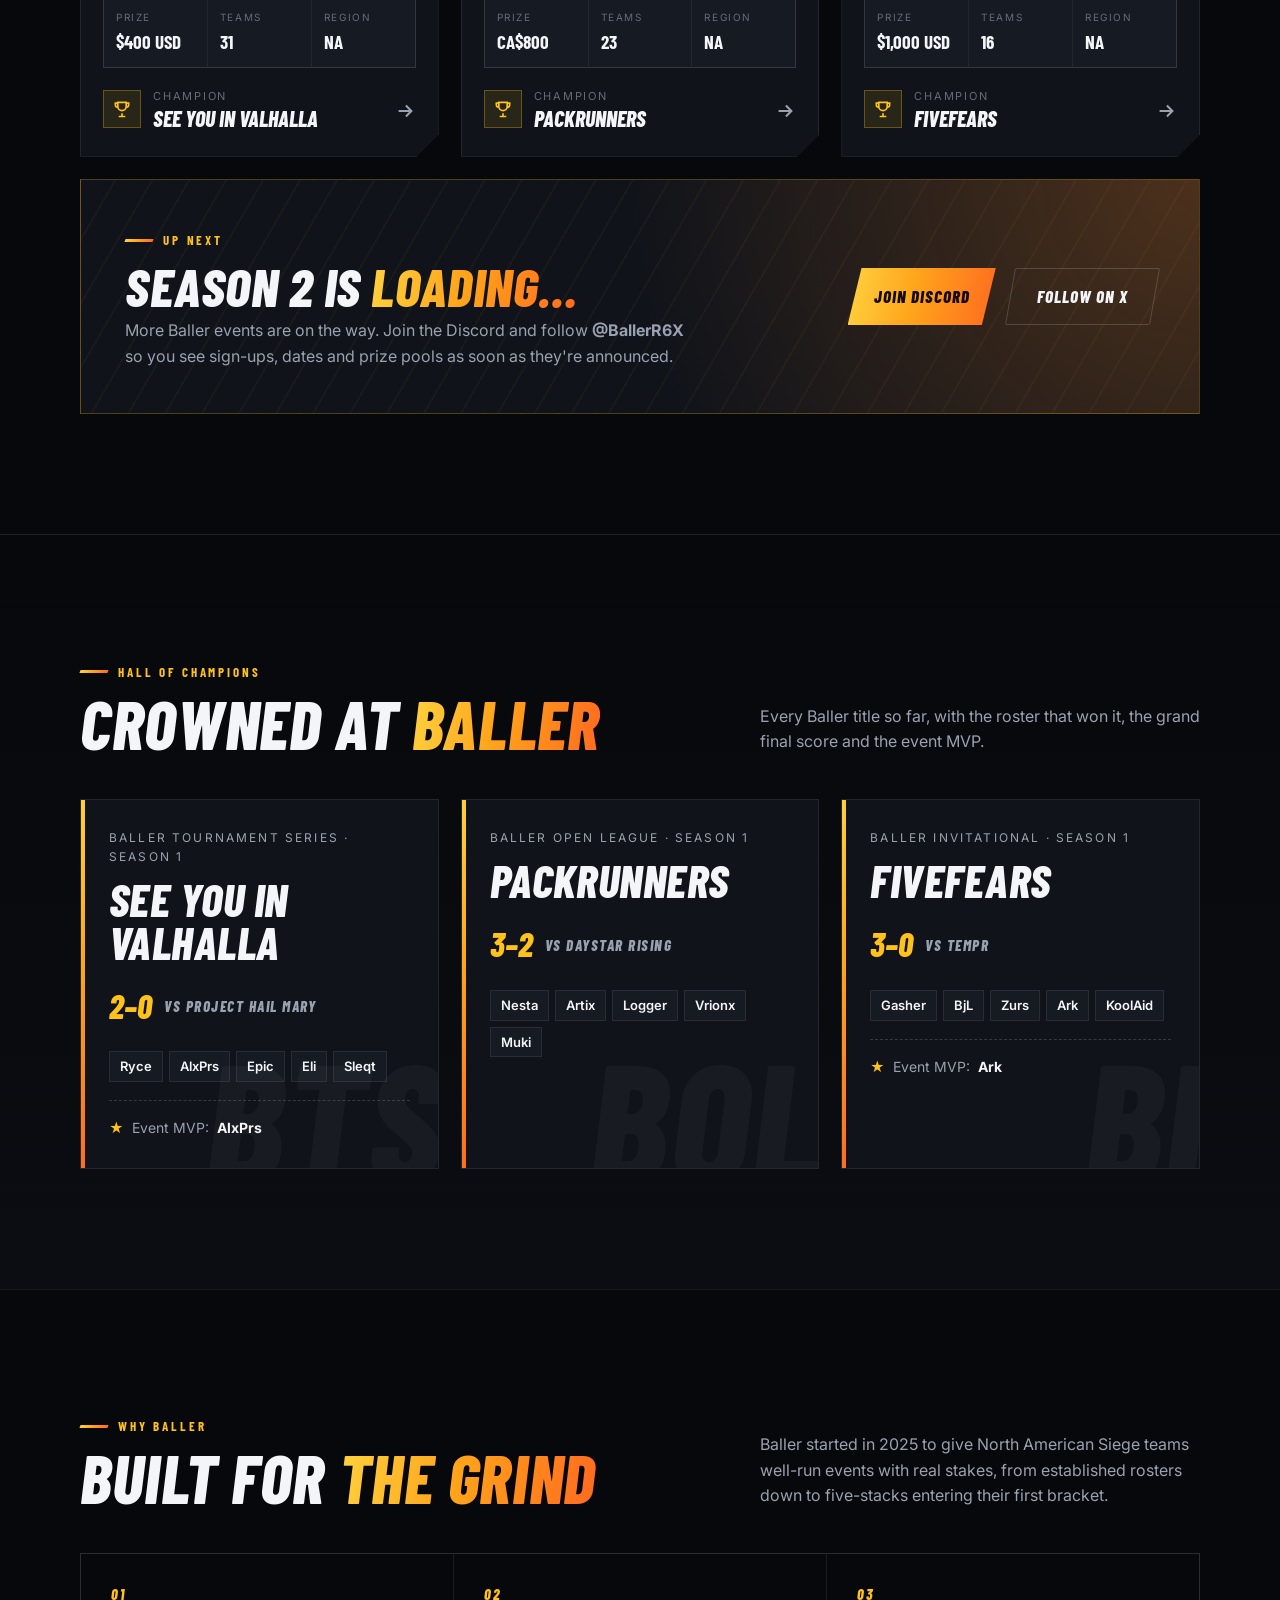
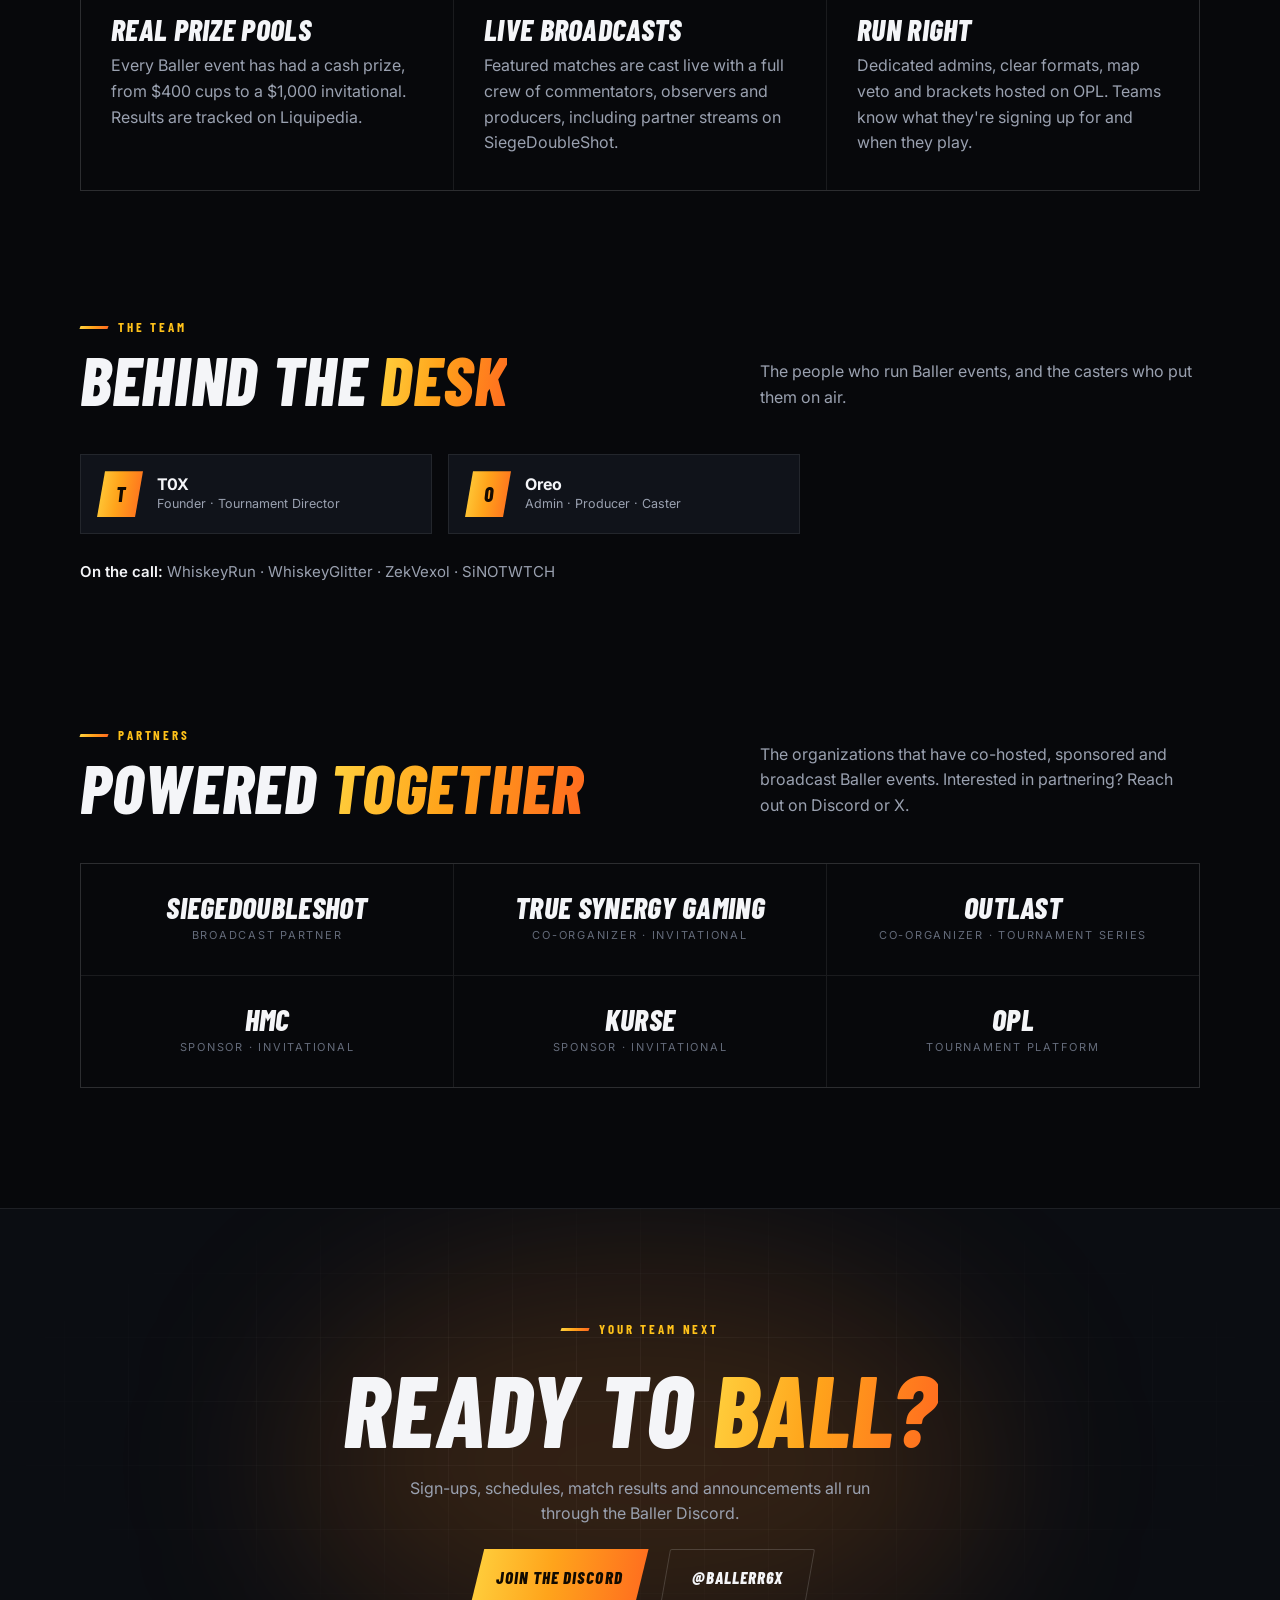
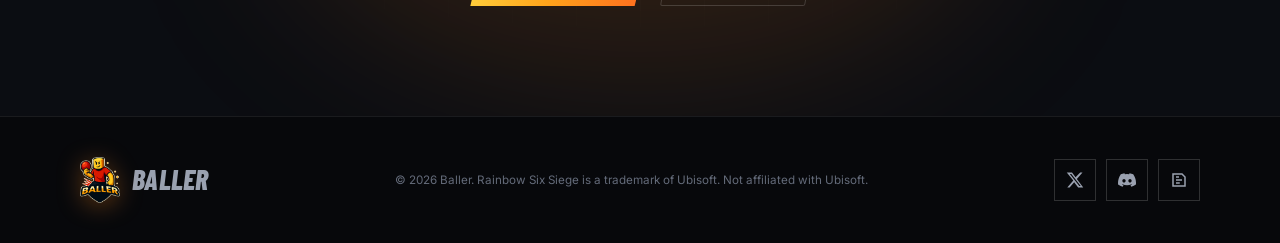
==== commit 4f76766c: "Trim crew to T0X and Oreo, set featured casters, flatten results ticker Co-Authored-By: Claude Opus " ====
--- a/index.html
+++ b/index.html
@@ -160,7 +160,7 @@
             <span class="eyebrow">The Team</span>
             <h2 class="display">Behind the <span class="grad-text">Desk</span></h2>
           </div>
-          <p>The admins and producers who run Baller events, and the casters who put them on air.</p>
+          <p>The people who run Baller events, and the casters who put them on air.</p>
         </div>
         <div class="crew-grid reveal" id="crew-grid"></div>
         <p class="talent-strip reveal" id="talent-strip"></p>
--- a/assets/css/style.css
+++ b/assets/css/style.css
@@ -221,14 +221,13 @@
   position: relative; overflow: hidden;
   background: var(--grad);
   color: #140a00;
-  transform: skewY(-1.2deg);
-  margin: -10px 0 0;
   z-index: 2;
+  border-top: 1px solid rgba(255, 255, 255, .25);
+  box-shadow: 0 10px 40px -10px rgba(255, 138, 31, .45);
 }
 .ticker-track {
   display: flex; width: max-content; gap: 0;
   animation: ticker 40s linear infinite;
-  transform: skewY(1.2deg);
 }
 .ticker:hover .ticker-track { animation-play-state: paused; }
 .ticker-item {
@@ -239,7 +238,7 @@
 }
 .ticker-item .tag { font-size: 12px; letter-spacing: .16em; padding: 3px 8px; background: #140a00; color: var(--gold); font-style: normal; }
 .ticker-item .x { opacity: .5; }
-@keyframes ticker { to { transform: translateX(-50%) skewY(1.2deg); } }
+@keyframes ticker { to { transform: translateX(-50%); } }
 
 /* ---------- Event cards ---------- */
 .events-grid { display: grid; grid-template-columns: repeat(3, 1fr); gap: 22px; }
@@ -351,8 +350,8 @@
 .feature p { color: var(--muted); margin: 0; }
 
 /* ---------- Crew / Partners ---------- */
-.crew-grid { display: grid; grid-template-columns: repeat(4, 1fr); gap: 16px; }
-@media (max-width: 900px) { .crew-grid { grid-template-columns: repeat(2, 1fr); } }
+.crew-grid { display: grid; grid-template-columns: repeat(2, 1fr); gap: 16px; max-width: 720px; }
+@media (max-width: 560px) { .crew-grid { grid-template-columns: 1fr; } }
 .crew {
   display: flex; align-items: center; gap: 14px; padding: 16px; background: var(--surface); border: 1px solid var(--line);
   transition: border-color .2s, transform .2s;
